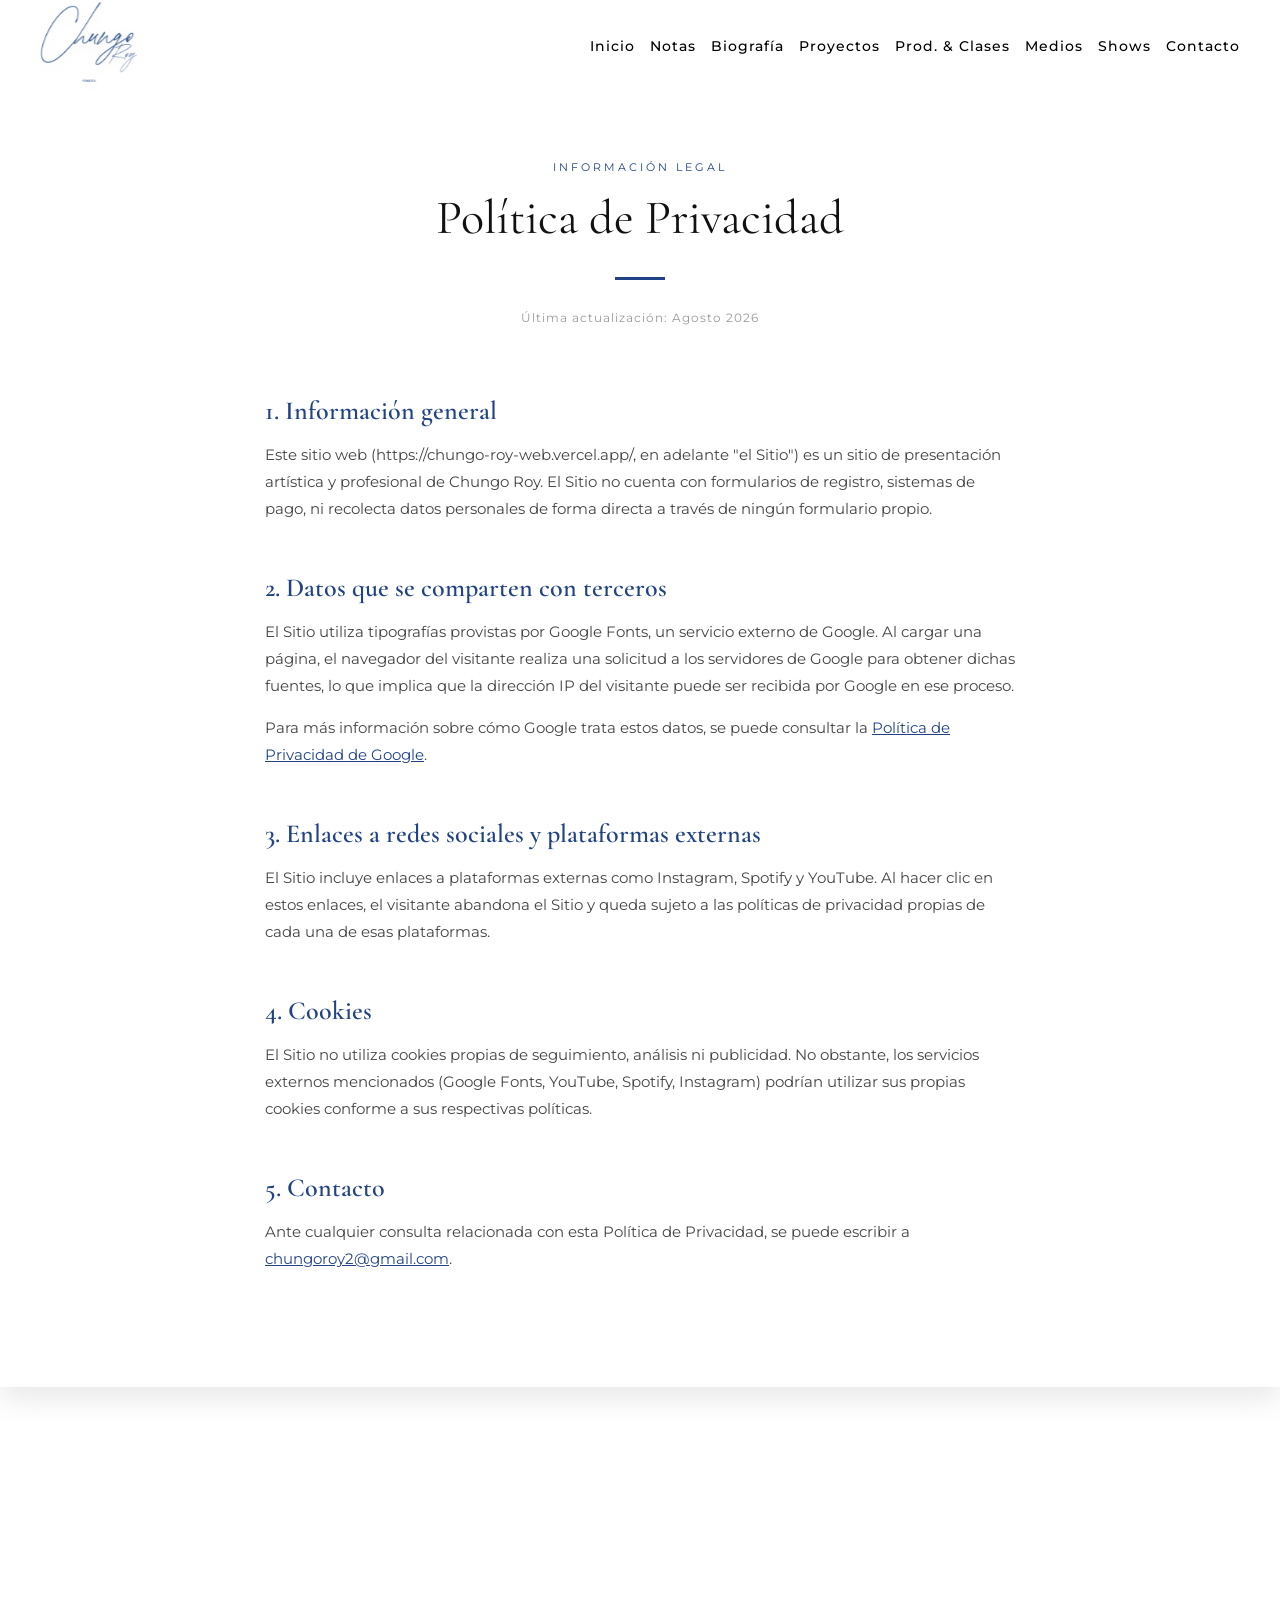
==== privacidad.html @ bceecd0b "agregacion de politica de privacidad" ====
<!DOCTYPE html>
<html lang="es">
<head>
    <meta charset="UTF-8">
    <title>Política de Privacidad - Chungo Roy</title>
    <meta name="viewport" content="width=device-width, initial-scale=1.0">
    <link href="https://fonts.googleapis.com/css2?family=Cormorant+Garamond:wght@300;400;600&family=Montserrat:wght@300;400;500&display=swap" rel="stylesheet">

    <link rel="stylesheet" href="css/base.css">
    <link rel="stylesheet" href="css/privacidad.css">
</head>

<body class="pagina-interna">

    <header id="site-header"></header>

    <main>
        <section class="legal-contenido">
            <div class="legal-container">

                <div class="legal-header">
                    <span class="header-tag">Información Legal</span>
                    <h1>Política de Privacidad</h1>
                    <div class="header-divider"></div>
                    <p class="legal-actualizado">Última actualización: Agosto 2026</p>
                </div>

                <div class="legal-texto">
                    <h2>1. Información general</h2>
                    <p>
                        Este sitio web (https://chungo-roy-web.vercel.app/, en adelante "el Sitio") es un sitio de presentación artística y profesional de Chungo Roy. El Sitio no cuenta con formularios de registro, sistemas de pago, ni recolecta datos personales de forma directa a través de ningún formulario propio.
                    </p>

                    <h2>2. Datos que se comparten con terceros</h2>
                    <p>
                        El Sitio utiliza tipografías provistas por Google Fonts, un servicio externo de Google. Al cargar una página, el navegador del visitante realiza una solicitud a los servidores de Google para obtener dichas fuentes, lo que implica que la dirección IP del visitante puede ser recibida por Google en ese proceso.
                    </p>
                    <p>
                        Para más información sobre cómo Google trata estos datos, se puede consultar la <a href="https://policies.google.com/privacy" target="_blank" rel="noopener noreferrer">Política de Privacidad de Google</a>.
                    </p>

                    <h2>3. Enlaces a redes sociales y plataformas externas</h2>
                    <p>
                        El Sitio incluye enlaces a plataformas externas como Instagram, Spotify y YouTube. Al hacer clic en estos enlaces, el visitante abandona el Sitio y queda sujeto a las políticas de privacidad propias de cada una de esas plataformas.
                    </p>

                    <h2>4. Cookies</h2>
                    <p>
                        El Sitio no utiliza cookies propias de seguimiento, análisis ni publicidad. No obstante, los servicios externos mencionados (Google Fonts, YouTube, Spotify, Instagram) podrían utilizar sus propias cookies conforme a sus respectivas políticas.
                    </p>

                    <h2>5. Contacto</h2>
                    <p>
                        Ante cualquier consulta relacionada con esta Política de Privacidad, se puede escribir a <a href="mailto:chungoroy2@gmail.com">chungoroy2@gmail.com</a>.
                    </p>
                </div>

            </div>
        </section>
    </main>

    <footer class="footer-art">
        <div id="site-footer"></div>
    </footer>

    <script src="js/components.js"></script>

</body>
</html>
---- css/base.css ----
/* ===================================================
   BASE.CSS — Reset, tipografías, header, footer
   (Compartido por TODAS las páginas)
=================================================== */

* {
    box-sizing: border-box;
}

html, body {
    overflow-x: hidden;
    max-width: 100%;
}

body {
    margin: 0;
    font-family: 'Montserrat', sans-serif;
    background: transparent;
    color: #111;
}

/* El cuerpo principal debe tener un margen inferior igual a la altura del footer */
main {
    position: relative;
    z-index: 2;
    background: white;
    margin-bottom: 400px;
    box-shadow: 0 10px 30px rgba(0,0,0,0.1);
}

/* Ajuste importante para que el contenido no se transparente */
.pagina-interna {
    background-color: white;
}

/* Fuente Misticaly */
@font-face {
    font-family: 'Misticaly';
    src: url('../Misticaly.ttf') format('truetype');
    font-weight: normal;
    font-style: normal;
}

/* ================= HEADER ================= */

.logo {
    display: flex;
    align-items: center;
    height: 100%;
}

.logo img {
    height: 70px;
    width: auto;
    transform: scale(1.4);
    transform-origin: left center;
    transition: transform 0.3s ease;
    filter: drop-shadow(0 2px 4px rgba(0,0,0,0.1));
}

header.scrolled .logo img {
    height: 70px;
    top: -20px;
    transform: scale(1.2);
}

nav ul {
    list-style: none;
    display: flex;
    gap: 15px;
    margin: 0;
    padding: 0;
}

nav a {
    text-decoration: none;
    color: #111;
    font-weight: 500;
    transition: color 0.3s ease;
    font-size: 14px;
    position: relative;
    letter-spacing: 1px;
}

nav a.activo {
    color: #214385;
}

nav a::after {
    content: "";
    position: absolute;
    left: 0;
    bottom: -5px;
    width: 0%;
    height: 2px;
    background: #214385;
    transition: width 0.3s ease;
}

nav a:hover {
    color: #214385;
}

nav a:hover::after {
    width: 100%;
}

header {
    position: fixed;
    top: 0;
    left: 0;
    width: 100%;
    height: 90px;
    box-sizing: border-box;
    padding: 0 40px;
    display: flex;
    justify-content: space-between;
    align-items: center;
    background: rgba(255, 255, 255, 0.75);
    backdrop-filter: blur(10px);
    -webkit-backdrop-filter: blur(10px);
    transition: all 0.3s ease;
    z-index: 1000;
}

header.scrolled {
    background: rgba(255, 255, 255, 0.85);
    box-shadow: 0 2px 10px rgba(0,0,0,0.05);
    padding: 15px 30px;
    height: 70px;
}

header.scrolled nav a {
    color: black;
}

/* ================= SECCIONES GENERALES ================= */

section {
    padding: 100px 80px;
    text-align: center;
}

h2 {
    margin-bottom: 40px;
    font-size: 28px;
}

footer {
    text-align: center;
    padding: 40px;
    background: #f5f5f5;
}

/* ===== FOOTER REVEAL REAL ===== */

.footer-art {
    position: fixed;
    bottom: 0;
    left: 0;
    width: 100%;
    height: 400px;
    background: url("../img/fotos/footer.jfif") center/cover no-repeat;
    display: flex;
    justify-content: center;
    align-items: center;
    z-index: 0;
    padding: 0;
}

.footer-art::before {
    content: "";
    position: absolute;
    inset: 0;
    background: linear-gradient(
        to bottom,
        rgba(0,0,0,0.75),
        rgba(0,0,0,0.95)
    );
}

.footer-overlay {
    position: relative;
    z-index: 2;
    width: 100%;
    max-width: 100%;
    text-align: center;
    display: flex;
    flex-direction: column;
    align-items: center;
    justify-content: center;
    transform: translateY(40px);
}

.footer-nombre {
    font-family: 'Playfair Display', serif;
    font-size: 44px;
    letter-spacing: 6px;
    margin-bottom: 20px;
    color: white;
}

.footer-redes {
    display: flex;
    justify-content: center;
    gap: 28px;
    margin-bottom: 15px;
}

.footer-redes img {
    height: 22px;
    opacity: 0.7;
    transition: 0.3s ease;
}

.footer-redes img:hover {
    opacity: 1;
    transform: translateY(-4px);
}

.footer-copy p {
    color: white;
    font-size: 14px;
    opacity: 0.8;
}

/* HERO PARALLAX SOLO EN PAGINAS INTERNAS */

.pagina-interna .hero-interno {
    position: relative;
    height: 80vh;
    background-position: center center;
    background-size: cover;
    background-repeat: no-repeat;
    display: block;
    align-items: center;
    justify-content: center;
    overflow: hidden;
    margin-bottom: 0;
}

.pagina-interna .hero-interno::before {
    content: "";
    position: absolute;
    inset: 0;
    background: linear-gradient(
        to bottom,
        rgba(0,0,0,0.6),
        rgba(0,0,0,0.85)
    );
}

.pagina-interna .hero-interno h1 {
    position: relative;
    z-index: 2;
    font-family: 'Playfair Display', serif;
    font-size: 60px;
    color: white;
    margin: 0;
}

/* --- MENÚ ACTIVO (páginas internas) --- */
nav a.activo::after {
    content: "";
    position: absolute;
    left: 0;
    bottom: -6px;
    width: 100%;
    height: 2px;
    background: #214385;
}

/* ===== PÁGINAS INTERNAS ===== */

.pagina-interna header {
    background: rgba(255, 255, 255, 0.9);
    backdrop-filter: blur(8px);
}

.pagina-interna nav a {
    color: black;
}

.pagina-interna header.scrolled nav a {
    color: black;
}

/* ===================================================
   RESPONSIVE — Header, nav hamburguesa y footer
=================================================== */

/* Botón hamburguesa: oculto en desktop */
.menu-toggle {
    display: none;
    flex-direction: column;
    justify-content: center;
    gap: 5px;
    width: 32px;
    height: 32px;
    background: none;
    border: none;
    cursor: pointer;
    z-index: 1001;
    padding: 0;
}

.menu-toggle span {
    display: block;
    width: 100%;
    height: 2px;
    background: #111;
    transition: transform 0.3s ease, opacity 0.3s ease;
}

/* Animación a "X" cuando el menú está abierto */
.menu-toggle.activo span:nth-child(1) {
    transform: translateY(7px) rotate(45deg);
}
.menu-toggle.activo span:nth-child(2) {
    opacity: 0;
}
.menu-toggle.activo span:nth-child(3) {
    transform: translateY(-7px) rotate(-45deg);
}

@media (max-width: 860px) {

    header {
        padding: 0 20px;
    }

    /* Mostrar hamburguesa, ocultar nav por defecto */
    .menu-toggle {
        display: flex;
    }

    nav {
        position: fixed;
        top: 0;
        right: -100%;
        width: 75%;
        max-width: 320px;
        height: 100vh;
        background: rgba(255, 255, 255, 0.98);
        backdrop-filter: blur(10px);
        box-shadow: -4px 0 20px rgba(0,0,0,0.1);
        transition: right 0.35s ease;
        z-index: 1000;
    }

    nav.nav-abierto {
        right: 0;
    }

    nav ul {
        flex-direction: column;
        align-items: flex-start;
        gap: 0;
        padding: 100px 40px 40px;
        height: 100%;
        box-sizing: border-box;
    }

    nav ul li {
        width: 100%;
        border-bottom: 1px solid #eee;
    }

    nav a {
        display: block;
        padding: 16px 0;
        font-size: 16px;
        color: #111 !important;
    }

    .logo img {
        height: 55px;
        transform: scale(1.1);
    }

    header.scrolled .logo img {
        height: 50px;
    }

    section {
        padding: 60px 24px;
    }

    /* ===== FOOTER responsive ===== */
    .footer-art {
        position: relative;
        height: auto;
        min-height: 320px;
        padding: 60px 20px;
    }

    main {
        margin-bottom: 0;
    }

    .footer-nombre {
        font-size: 32px;
        letter-spacing: 3px;
    }

    .footer-redes {
        gap: 20px;
        flex-wrap: wrap;
    }

    .pagina-interna .hero-interno {
        height: 55vh;
    }

    .pagina-interna .hero-interno h1 {
        font-size: 40px;
    }

    .pagina-interna main {
        min-height: 85vh;
        display: block;
        background-color: #ffffff;
    }
}

@media (max-width: 420px) {
    .footer-nombre {
        font-size: 26px;
    }
}

/* ===== Firma del footer (solo aparece en el footer de index.html) ===== */

.footer-credits {
    margin: 20px 0;
    text-align: center;
}

.footer-credits p {
    font-family: 'Montserrat', sans-serif;
    font-size: 10px;
    text-transform: uppercase;
    letter-spacing: 2px;
    color: rgba(255, 255, 255, 0.5);
    margin-bottom: 5px;
}

.signature {
    font-family: 'Cormorant Garamond', serif;
    font-size: 15px;
    font-style: italic;
    color: #ffffff;
    text-decoration: none;
    transition: 0.3s ease;
    display: inline-block;
    border-bottom: 1px solid transparent;
}

.signature:hover {
    color: #ffffff;
    border-bottom: 1px solid #214385;
    transform: translateY(-2px);
}
---- css/privacidad.css ----
/* ===================================================
   PRIVACIDAD.CSS — Estilos exclusivos de privacidad.html
=================================================== */

.legal-contenido {
    padding: 160px 20px 100px;
    background: #ffffff;
}

.legal-container {
    max-width: 750px;
    margin: 0 auto;
}

.legal-header {
    text-align: center;
    margin-bottom: 70px;
}

.header-tag {
    display: block;
    font-family: 'Montserrat', sans-serif;
    font-size: 11px;
    text-transform: uppercase;
    letter-spacing: 3px;
    color: #214385;
    margin-bottom: 15px;
}

.legal-header h1 {
    font-family: 'Cormorant Garamond', serif;
    font-size: 48px;
    font-weight: 400;
    margin: 10px 0;
    color: #111;
}

.header-divider {
    width: 50px;
    height: 3px;
    background: #214385;
    margin: 30px auto;
}

.legal-actualizado {
    font-family: 'Montserrat', sans-serif;
    font-size: 12px;
    color: #999;
    letter-spacing: 1px;
}

.legal-texto h2 {
    font-family: 'Cormorant Garamond', serif;
    font-size: 26px;
    font-weight: 600;
    color: #214385;
    margin-top: 50px;
    margin-bottom: 15px;
    text-align: left;
}

.legal-texto p {
    font-family: 'Montserrat', sans-serif;
    font-size: 15px;
    line-height: 1.8;
    color: #444;
    margin-bottom: 15px;
    text-align: left;
}

.legal-texto a {
    color: #214385;
    text-decoration: underline;
}

.legal-texto a:hover {
    opacity: 0.8;
}

/* ===================================================
   RESPONSIVE (mobile) — SIEMPRE AL FINAL DEL ARCHIVO
=================================================== */
@media (max-width: 860px) {

    .legal-contenido {
        padding: 100px 20px 60px;
    }

    .legal-header h1 {
        font-size: 34px;
    }

    .legal-texto h2 {
        font-size: 22px;
        margin-top: 40px;
    }

    .legal-texto p {
        font-size: 14px;
    }
}
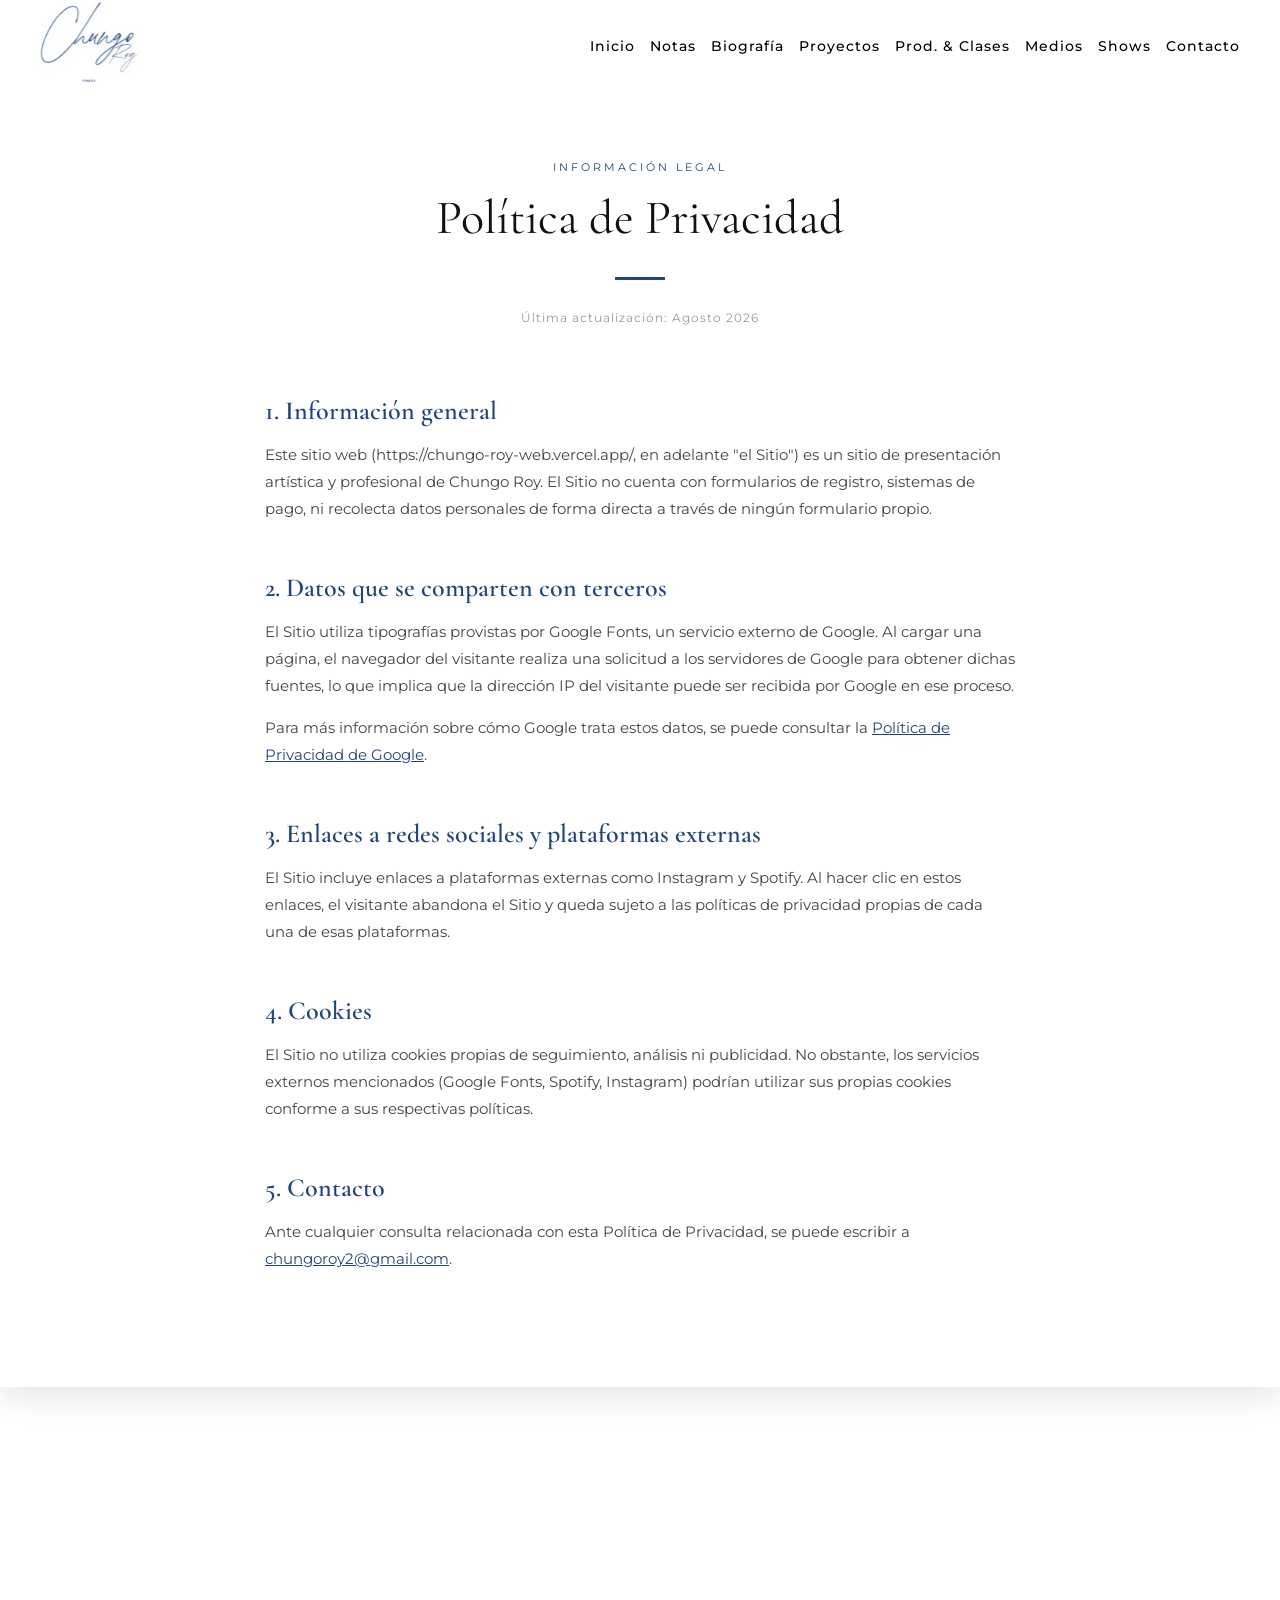
==== commit 6dff6ba8: "enlaces y referencias a youtube retiradas" ====
--- a/privacidad.html
+++ b/privacidad.html
@@ -41,12 +41,12 @@
 
                     <h2>3. Enlaces a redes sociales y plataformas externas</h2>
                     <p>
-                        El Sitio incluye enlaces a plataformas externas como Instagram, Spotify y YouTube. Al hacer clic en estos enlaces, el visitante abandona el Sitio y queda sujeto a las políticas de privacidad propias de cada una de esas plataformas.
+                        El Sitio incluye enlaces a plataformas externas como Instagram y Spotify. Al hacer clic en estos enlaces, el visitante abandona el Sitio y queda sujeto a las políticas de privacidad propias de cada una de esas plataformas.
                     </p>
 
                     <h2>4. Cookies</h2>
                     <p>
-                        El Sitio no utiliza cookies propias de seguimiento, análisis ni publicidad. No obstante, los servicios externos mencionados (Google Fonts, YouTube, Spotify, Instagram) podrían utilizar sus propias cookies conforme a sus respectivas políticas.
+                        El Sitio no utiliza cookies propias de seguimiento, análisis ni publicidad. No obstante, los servicios externos mencionados (Google Fonts, Spotify, Instagram) podrían utilizar sus propias cookies conforme a sus respectivas políticas.
                     </p>
 
                     <h2>5. Contacto</h2>
